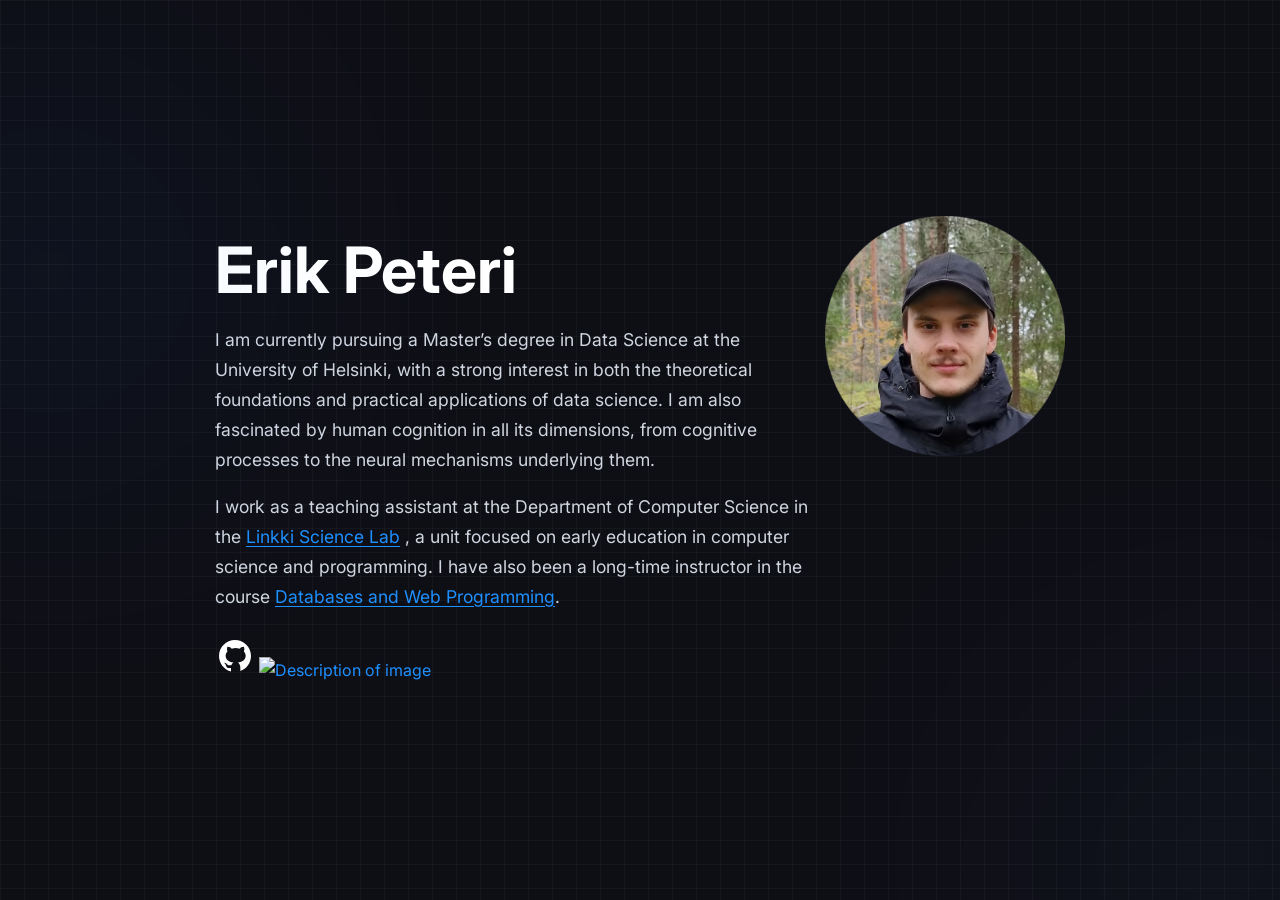
==== index.html @ 6f0e95d9 "Add grid background" ====
<!DOCTYPE html>
<html lang="en">
<head>
  <meta charset="UTF-8" />
  <meta name="viewport" content="width=device-width, initial-scale=1" />
  <title>Erik Peteri</title>
  <link rel="stylesheet" href="styles.css" />
  <link rel="preconnect" href="https://fonts.googleapis.com">
  <link rel="preconnect" href="https://fonts.gstatic.com" crossorigin>
  <link href="https://fonts.googleapis.com/css2?family=Inter:ital,opsz,wght@0,14..32,100..900;1,14..32,100..900&display=swap" rel="stylesheet">
  <link rel="icon" type="image/x-icon" href="/assets/favicon32.png">

</head>
<body>
  <main>
    <div class="grid"></div>
    <section class="hero-content">
      <div class="info">
        <h1>Erik Peteri</h1>
        <p>
          I am currently pursuing a Master’s degree in Data Science at the University of Helsinki, with a strong interest in both the
          theoretical foundations and practical applications of data science. I am also fascinated by human cognition in all its dimensions, from cognitive processes
          to the neural mechanisms underlying them.
        </p>
        <p>
          I work as a teaching assistant at the Department of Computer Science in the <a href="https://linkki.cs.helsinki.fi/en/">Linkki Science Lab</a>
          , a unit focused on early education in computer science and programming. I have also been a long-time instructor
          in the course <a href="https://hy-tikawe.github.io/materiaali/">Databases and Web Programming</a>.
        </p>
        <div class="icons">
        <a href="https://github.com/LerkkaP">
          <img width="40" height="40" src="assets/github.svg" alt="Description of image" />
        </a>
        <a href="https://linkedin.com/in/erikpeteri">
          <img width="40" height="40"  src="assets/linkedin.svg" alt="Description of image" />
        </a>
      </div>
      </div>    
      <img src="assets/picture.png" width="240" height="240" />
    </section>
  </main>
</body>
</html>
---- styles.css ----
body {
  font-family: 'Inter', -apple-system, BlinkMacSystemFont, 'Segoe UI', Roboto, Helvetica, Arial, sans-serif;
  line-height: 1.7;
  margin: 0;
  scroll-behavior: smooth;
  background-color: #0a0a0f; 
  color: #e0e6ed;
}

section {
  max-width: 850px;
  margin: auto;
}

h1, h2, h3 {
  color: #ffffff;
}

h2 {
  display: inline-block;
  font-weight: 700;
}

.about h2 {
  border-bottom: 2px solid #1e90ff;;
}

.hero-content {
  display: flex;
}

.hero-content h1 {
  font-size: 4rem;
  margin: 0;
}

.hero-content h2 {
  font-weight: 400;
  margin: 0;
}

.hero-content p {
  font-size: 1.1rem;
  color: #d0d6e0;
}

.info p {
  margin-top: 0;
}

main {
  position: relative;
  background: #0e0e15;
  overflow: hidden;
  z-index: 1;
  height: auto;
  min-height: 100vh;
  display: flex;

}

main::before,
main::after {
  content: "";
  position: absolute;
  border-radius: 50%;
  filter: blur(150px); 
  opacity: 0.45;     
  z-index: 0;
}

main::before {
  width: 300px;
  height: 300px;
  background: radial-gradient(circle, rgba(30,144,255,0.7) 0%, rgba(30,144,255,0) 80%);
  top: 120px;  
  left: -100px;
}

main::after {
  width: 280px; 
  height: 280px;
  background: radial-gradient(circle, rgba(99,179,255,0.6) 0%, rgba(99,179,255,0) 80%);
  bottom: -100px;
  right: -80px;
}

ul {
  list-style-type: none;
  padding-left: 0;
}

ul li {
  display: flex;
  align-items: center;
}

ul li::before {
  content: "▹";
  color: #1e90ff;
  margin-right: 0.5rem;
}

ul li h3 {
  margin: 0;
}

.icons {
  margin-top: 1.5rem;
}

.icons a img:hover {
  cursor: pointer;
}

.icons a {
  text-decoration: none;
}

.education-item {
  margin-bottom: 2rem;
}
.education-item h3 {
  margin: 0;
  font-weight: 600;
  color: #ffffff;
}
.education-item .institution {
  margin: 0.2rem 0;
  font-size: 1em;
  color: #9bbcf5;
}
.education-item .years {
  margin: 0;
  font-size: 1rem;
  color: #7a8596;
}

.work-item {
  margin-bottom: 2rem;
}

.work-item h3 {
  margin: 0;
  font-weight: 600;
  color: #ffffff;
  position: relative;
}


.work-item .institution {
  margin: 0.2rem 0;
  font-size: 1em;
  color: #9bbcf5;
}

.work-item .years {
  margin: 0;
  font-size: 1rem;
  color: #7a8596;
}

a {
  color: #1e90ff;
  text-underline-offset: 3px;
}

@media (max-width: 870px) {
  .hero-content {
    flex-direction: column-reverse;
    padding: 1rem;
  }
}

.grid {
  position: absolute;
  inset: 0;
  height: 100%;
  width: 100%;
  background-image: linear-gradient(to right, #80808012 1px, transparent 1px),
                    linear-gradient(to bottom, #80808012 1px, transparent 1px);
  background-size: 24px 24px;
  z-index: -1;
}
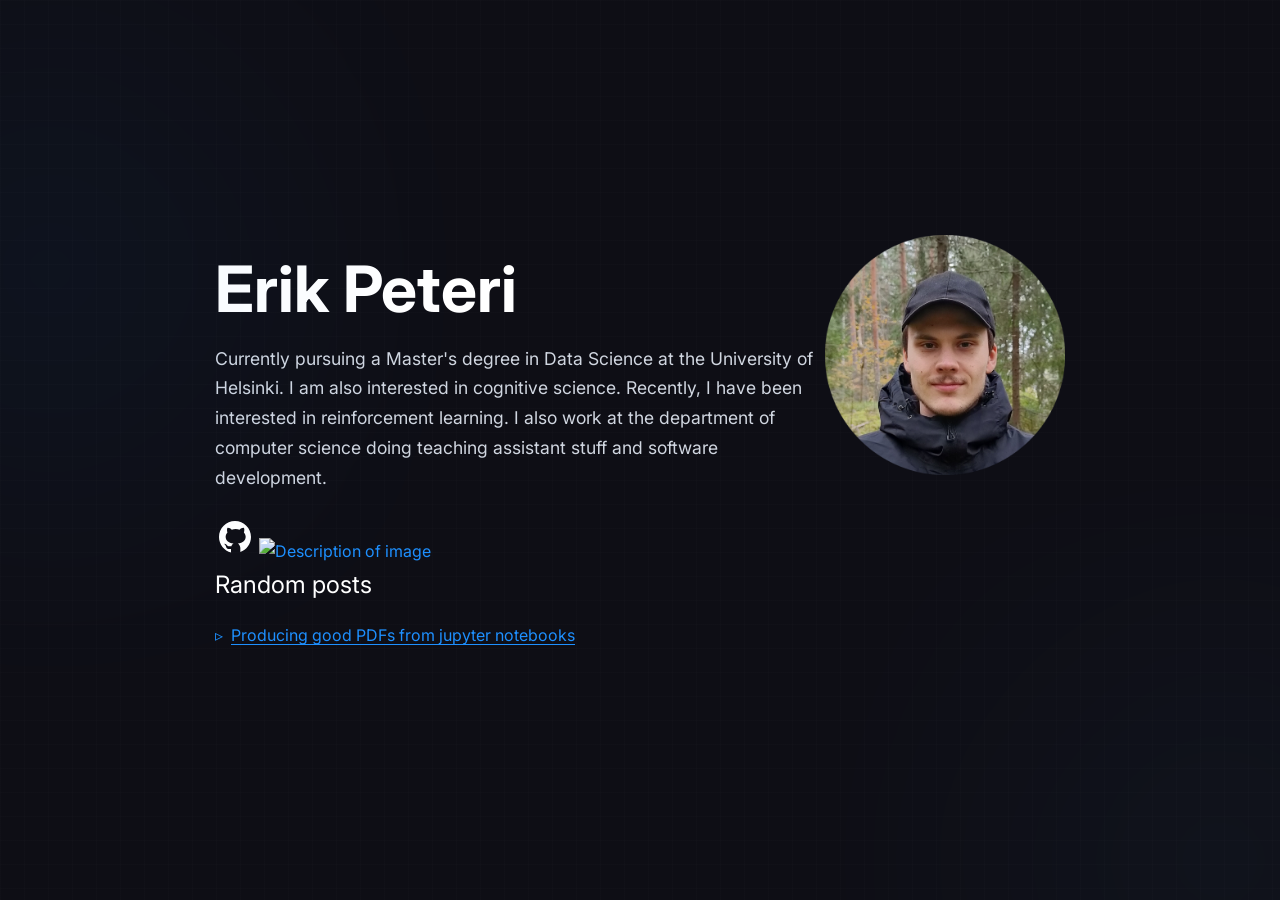
==== commit 415e5e8e: "add ability to add markdown blogs and update introduction" ====
--- a/index.html
+++ b/index.html
@@ -18,14 +18,11 @@
       <div class="info">
         <h1>Erik Peteri</h1>
         <p>
-          I am currently pursuing a Master’s degree in Data Science at the University of Helsinki, with a strong interest in both the
-          theoretical foundations and practical applications of data science. I am also fascinated by human cognition in all its dimensions, from cognitive processes
-          to the neural mechanisms underlying them.
-        </p>
-        <p>
-          I work as a teaching assistant at the Department of Computer Science in the <a href="https://linkki.cs.helsinki.fi/en/">Linkki Science Lab</a>
-          , a unit focused on early education in computer science and programming. I have also been a long-time instructor
-          in the course <a href="https://hy-tikawe.github.io/materiaali/">Databases and Web Programming</a>.
+          Currently pursuing a Master's degree in Data Science at the University of Helsinki. I am also interested in cognitive science. Recently,
+          I have been interested in reinforcement learning.
+          
+          I also work at the department of computer science doing teaching assistant stuff and software development.
+
         </p>
         <div class="icons">
         <a href="https://github.com/LerkkaP">
@@ -35,6 +32,12 @@
           <img width="40" height="40"  src="assets/linkedin.svg" alt="Description of image" />
         </a>
       </div>
+      <div>
+        <h2>Random posts</h2>
+          <ul>
+            <li><a href="blog.html?file=blog1.md">Producing good PDFs from jupyter notebooks</a></li>
+          </ul>
+      </div>
       </div>    
       <img src="assets/picture.png" width="240" height="240" />
     </section>
--- a/styles.css
+++ b/styles.css
@@ -177,8 +177,64 @@
   inset: 0;
   height: 100%;
   width: 100%;
-  background-image: linear-gradient(to right, #80808012 1px, transparent 1px),
-                    linear-gradient(to bottom, #80808012 1px, transparent 1px);
+  background-image: 
+    linear-gradient(to right, rgba(128, 128, 128, 0.02) 1px, transparent 1px),
+    linear-gradient(to bottom, rgba(128, 128, 128, 0.02) 1px, transparent 1px);
   background-size: 24px 24px;
   z-index: -1;
+}
+
+/* ----------------------------- */
+/* Blog Page Styles */
+
+#blog-container {
+  max-width: 800px;
+  margin: 0 auto;
+}
+
+#blog-container p {
+  color: #d0d6e0;
+}
+
+#blog-container pre {
+  background-color: #1a1a2b;
+  padding: 0.3rem 0.5rem;
+  border-radius: 5px;
+  overflow-x: auto;
+  color: #63b3ff;
+}
+
+/* ----------------------------- */
+/* Back to Home link above title */
+
+.blog-main {
+  width: 100%;
+}
+
+.blog-inner {
+  max-width: 800px;
+  margin: 0 auto;
+  padding: 0 1.5rem;
+  position: relative;
+}
+
+.back-link {
+  position: absolute;
+  top: 1rem;
+  left: 1.5rem;
+  z-index: 10;
+  color: #1e90ff;
+  text-decoration: none;
+  font-weight: 500;
+}
+
+/* Prevent overlap */
+#blog-container {
+  padding-top: 3rem;
+}
+
+@media (max-width: 870px) {
+  #blog-container {
+    padding: 1.5rem 1.5rem;
+  }
 }
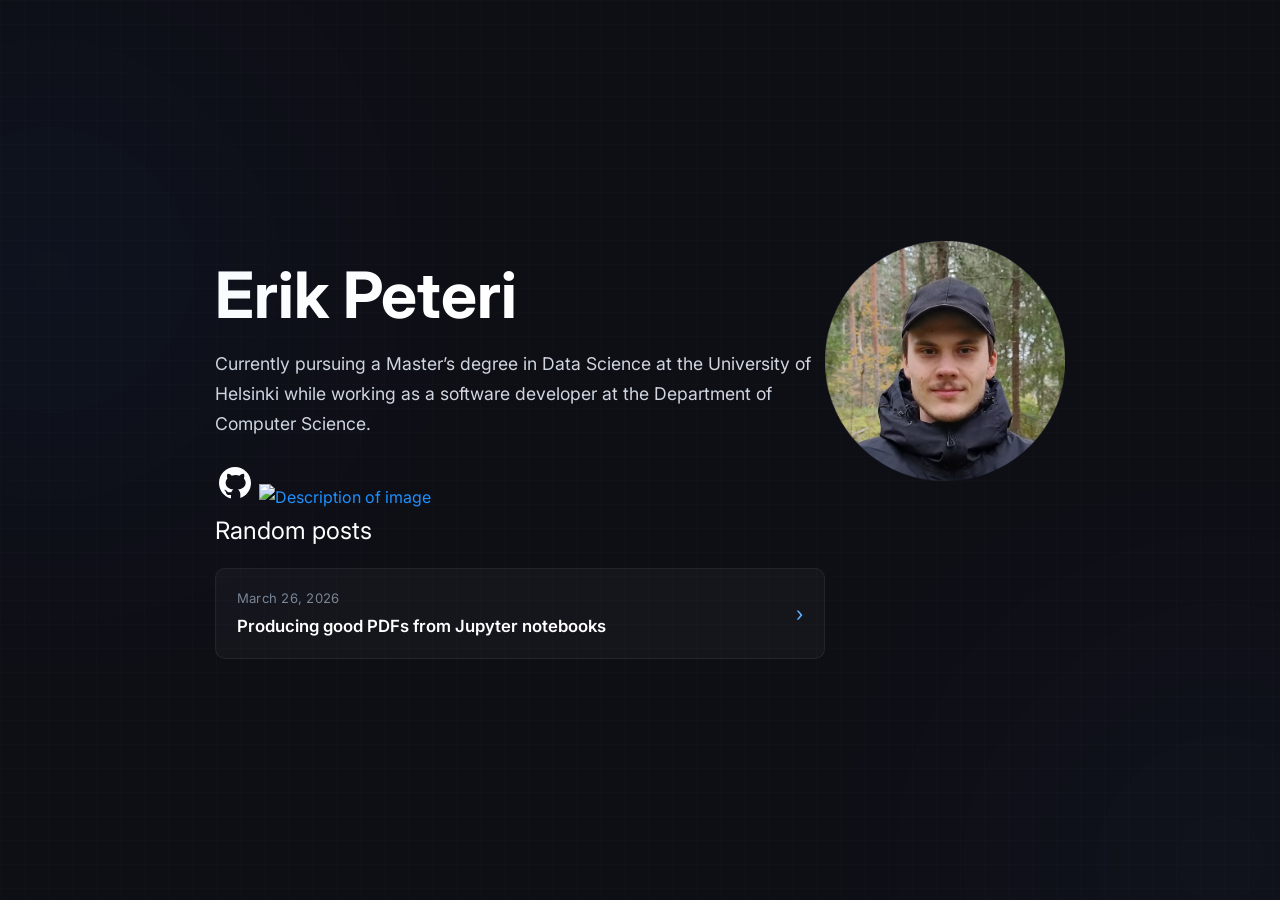
==== commit 02ad0570: "update text and blog list ui" ====
--- a/index.html
+++ b/index.html
@@ -18,10 +18,8 @@
       <div class="info">
         <h1>Erik Peteri</h1>
         <p>
-          Currently pursuing a Master's degree in Data Science at the University of Helsinki. I am also interested in cognitive science. Recently,
-          I have been interested in reinforcement learning.
-          
-          I also work at the department of computer science doing teaching assistant stuff and software development.
+            Currently pursuing a Master’s degree in Data Science at the University of Helsinki while working as a software developer at the Department of Computer Science.
+
 
         </p>
         <div class="icons">
@@ -34,9 +32,16 @@
       </div>
       <div>
         <h2>Random posts</h2>
-          <ul>
-            <li><a href="blog.html?file=blog1.md">Producing good PDFs from jupyter notebooks</a></li>
-          </ul>
+        <div class="blog-list">
+          <a class="blog-card" href="blog.html?file=blog1.md">
+            <div class="blog-card-content">
+              <div class="blog-meta">March 26, 2026</div>
+              <h3>Producing good PDFs from Jupyter notebooks</h3>
+            </div>
+
+            <span class="blog-arrow">&#8250;</span>
+          </a>
+        </div>
       </div>
       </div>    
       <img src="assets/picture.png" width="240" height="240" />
--- a/styles.css
+++ b/styles.css
@@ -209,12 +209,13 @@
 
 .blog-main {
   width: 100%;
+  display: block;
 }
 
 .blog-inner {
   max-width: 800px;
   margin: 0 auto;
-  padding: 0 1.5rem;
+  padding: 0 1rem;
   position: relative;
 }
 
@@ -233,8 +234,54 @@
   padding-top: 3rem;
 }
 
-@media (max-width: 870px) {
-  #blog-container {
-    padding: 1.5rem 1.5rem;
-  }
-}+/* ----------------------------- */
+/* Blog List */
+
+.blog-list {
+  margin-top: 1rem;
+  display: flex;
+  flex-direction: column;
+  gap: 1rem;
+}
+
+.blog-card {
+  display: flex;
+  align-items: center;
+  justify-content: space-between;
+
+  padding: 1.1rem 1.3rem;
+  border-radius: 10px;
+
+  background: rgba(255, 255, 255, 0.03);
+  border: 1px solid rgba(255, 255, 255, 0.06);
+
+  text-decoration: none;
+  color: inherit;
+
+  transition:
+    transform 0.2s ease,
+    border-color 0.2s ease,
+    background 0.2s ease,
+    box-shadow 0.2s ease;
+}
+
+.blog-card-content h3 {
+  margin: 0.2rem 0 0;
+  font-size: 1.05rem;
+  font-weight: 600;
+  color: #ffffff;
+}
+
+.blog-meta {
+  font-size: 0.82rem;
+  color: #7a8596;
+  letter-spacing: 0.02em;
+}
+
+.blog-arrow {
+  font-size: 1.25rem;
+  color: #63b3ff;
+
+  transition: transform 0.2s ease;
+}
+
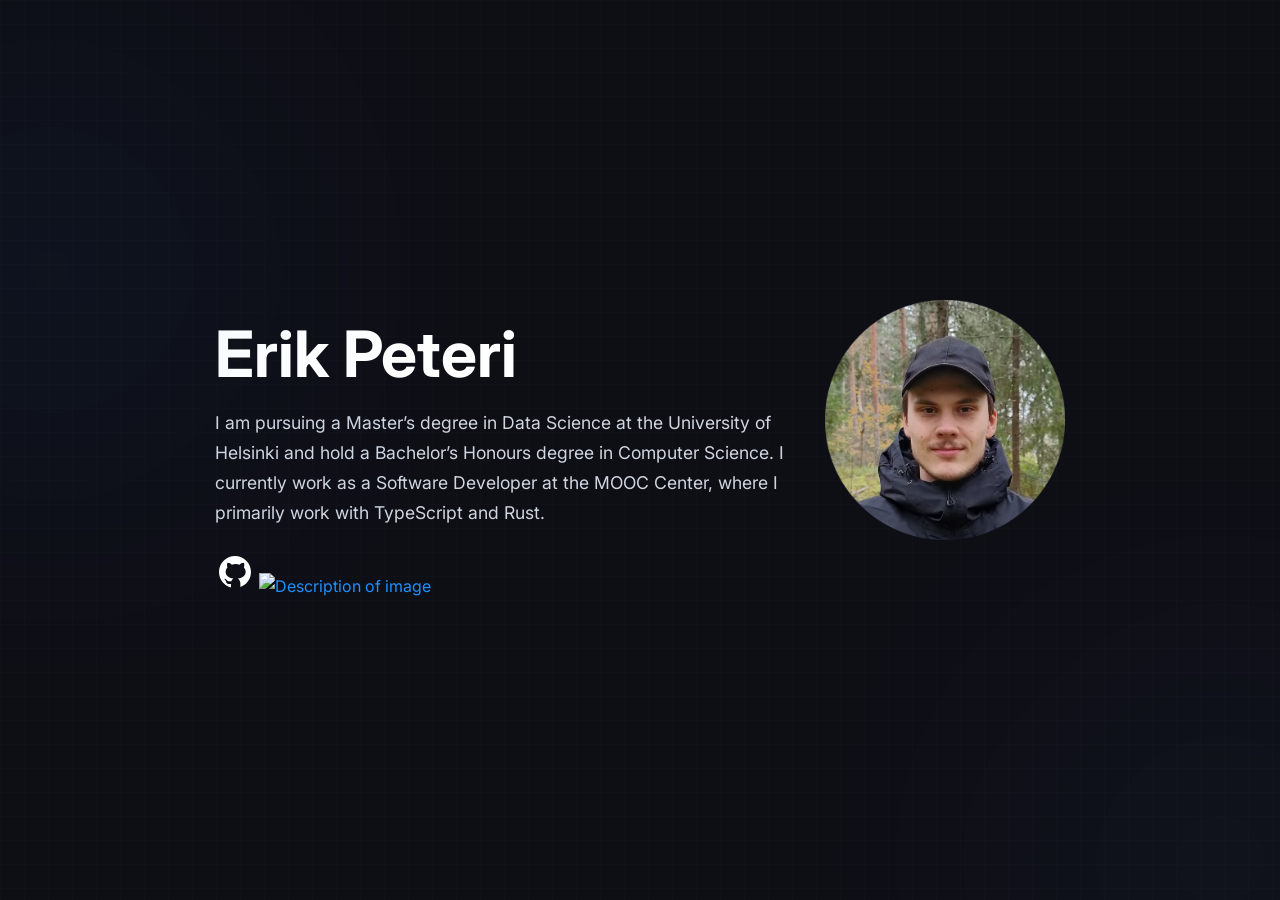
==== commit ab3637f4: "update website" ====
--- a/index.html
+++ b/index.html
@@ -18,8 +18,7 @@
       <div class="info">
         <h1>Erik Peteri</h1>
         <p>
-            Currently pursuing a Master’s degree in Data Science at the University of Helsinki while working as a software developer at the Department of Computer Science.
-
+        I am pursuing a Master’s degree in Data Science at the University of Helsinki and hold a Bachelor’s Honours degree in Computer Science. I currently work as a Software Developer at the MOOC Center, where I primarily work with TypeScript and Rust.
 
         </p>
         <div class="icons">
@@ -30,19 +29,6 @@
           <img width="40" height="40"  src="assets/linkedin.svg" alt="Description of image" />
         </a>
       </div>
-      <div>
-        <h2>Random posts</h2>
-        <div class="blog-list">
-          <a class="blog-card" href="blog.html?file=blog1.md">
-            <div class="blog-card-content">
-              <div class="blog-meta">March 26, 2026</div>
-              <h3>Producing good PDFs from Jupyter notebooks</h3>
-            </div>
-
-            <span class="blog-arrow">&#8250;</span>
-          </a>
-        </div>
-      </div>
       </div>    
       <img src="assets/picture.png" width="240" height="240" />
     </section>
--- a/styles.css
+++ b/styles.css
@@ -95,11 +95,11 @@
   align-items: center;
 }
 
-ul li::before {
+/*ul li::before {
   content: "▹";
   color: #1e90ff;
   margin-right: 0.5rem;
-}
+}*/
 
 ul li h3 {
   margin: 0;
@@ -234,54 +234,54 @@
   padding-top: 3rem;
 }
 
-/* ----------------------------- */
-/* Blog List */
-
 .blog-list {
-  margin-top: 1rem;
   display: flex;
   flex-direction: column;
-  gap: 1rem;
-}
-
+  gap: 14px;
+  margin-top: 12px;
+}
+
+/* Card */
 .blog-card {
   display: flex;
+  justify-content: space-between;
   align-items: center;
-  justify-content: space-between;
-
-  padding: 1.1rem 1.3rem;
-  border-radius: 10px;
-
-  background: rgba(255, 255, 255, 0.03);
-  border: 1px solid rgba(255, 255, 255, 0.06);
-
+
+  padding: 16px 18px;
+  border-radius: 5px;
   text-decoration: none;
-  color: inherit;
-
-  transition:
-    transform 0.2s ease,
-    border-color 0.2s ease,
-    background 0.2s ease,
-    box-shadow 0.2s ease;
-}
-
-.blog-card-content h3 {
-  margin: 0.2rem 0 0;
-  font-size: 1.05rem;
-  font-weight: 600;
-  color: #ffffff;
-}
-
-.blog-meta {
-  font-size: 0.82rem;
-  color: #7a8596;
-  letter-spacing: 0.02em;
-}
-
+  color: white;
+
+  /* glass */
+  background: rgba(255, 255, 255, 0.02);
+  box-shadow: 0 4px 30px rgba(0, 0, 0, 0.1);
+  backdrop-filter: blur(10.7px);
+  -webkit-backdrop-filter: blur(10.7px);
+  border: 1px solid rgba(255, 255, 255, 0.16);
+}
+
+
+.blog-card h3 {
+  color: #1e90ff;
+}
+
+/* left side */
+.blog-left h3 {
+  margin: 0;
+  font-size: 16px;
+  font-weight: 500;
+}
+
+.blog-date {
+  display: inline-flex;
+  align-items: center;
+  gap: 6px;
+  margin-top: 4px;
+  font-size: 12px;
+  opacity: 0.55;
+}
+
+/* arrow */
 .blog-arrow {
-  font-size: 1.25rem;
-  color: #63b3ff;
-
-  transition: transform 0.2s ease;
-}
-
+  font-size: 18px;
+}
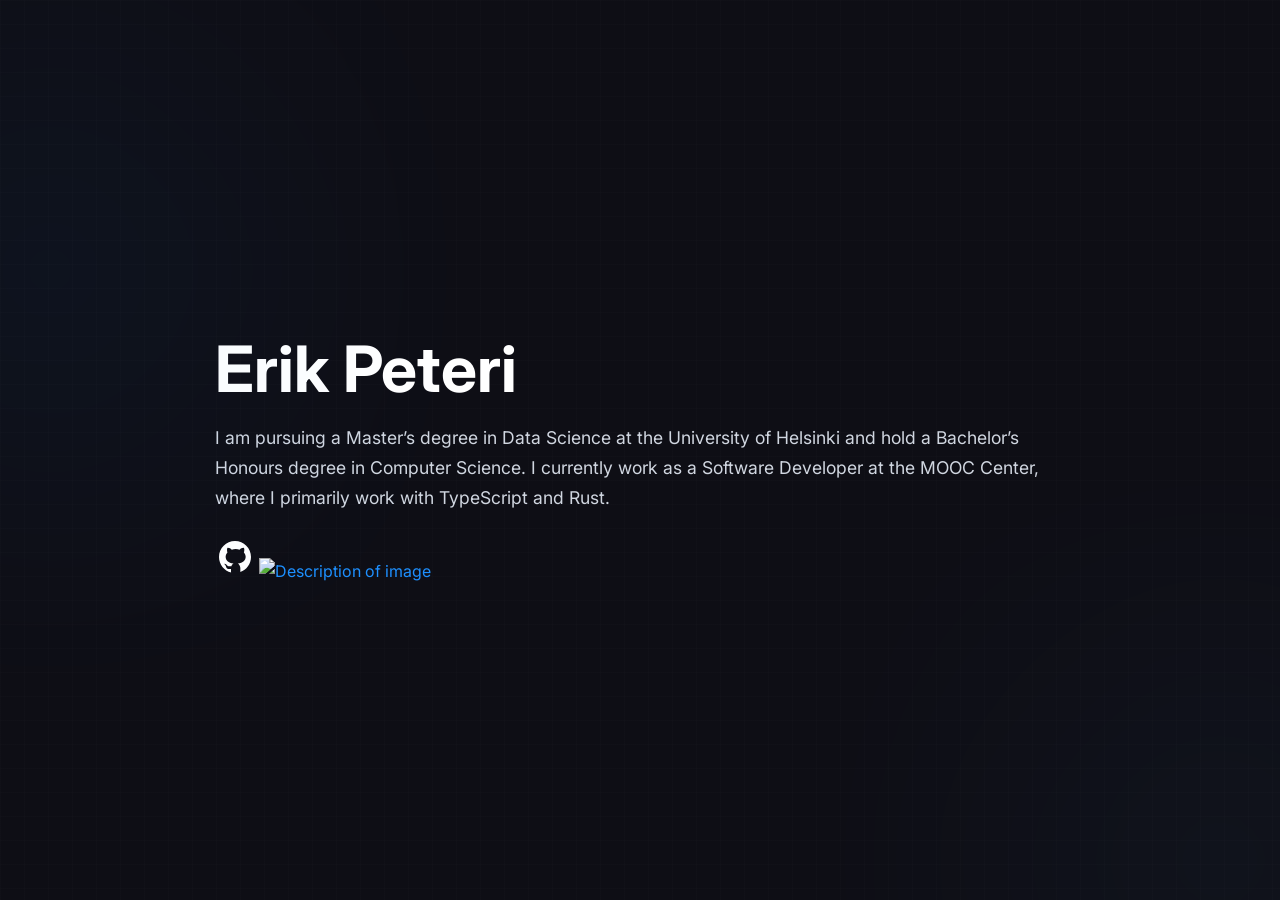
==== commit 825779b1: "remove image" ====
--- a/index.html
+++ b/index.html
@@ -30,7 +30,6 @@
         </a>
       </div>
       </div>    
-      <img src="assets/picture.png" width="240" height="240" />
     </section>
   </main>
 </body>
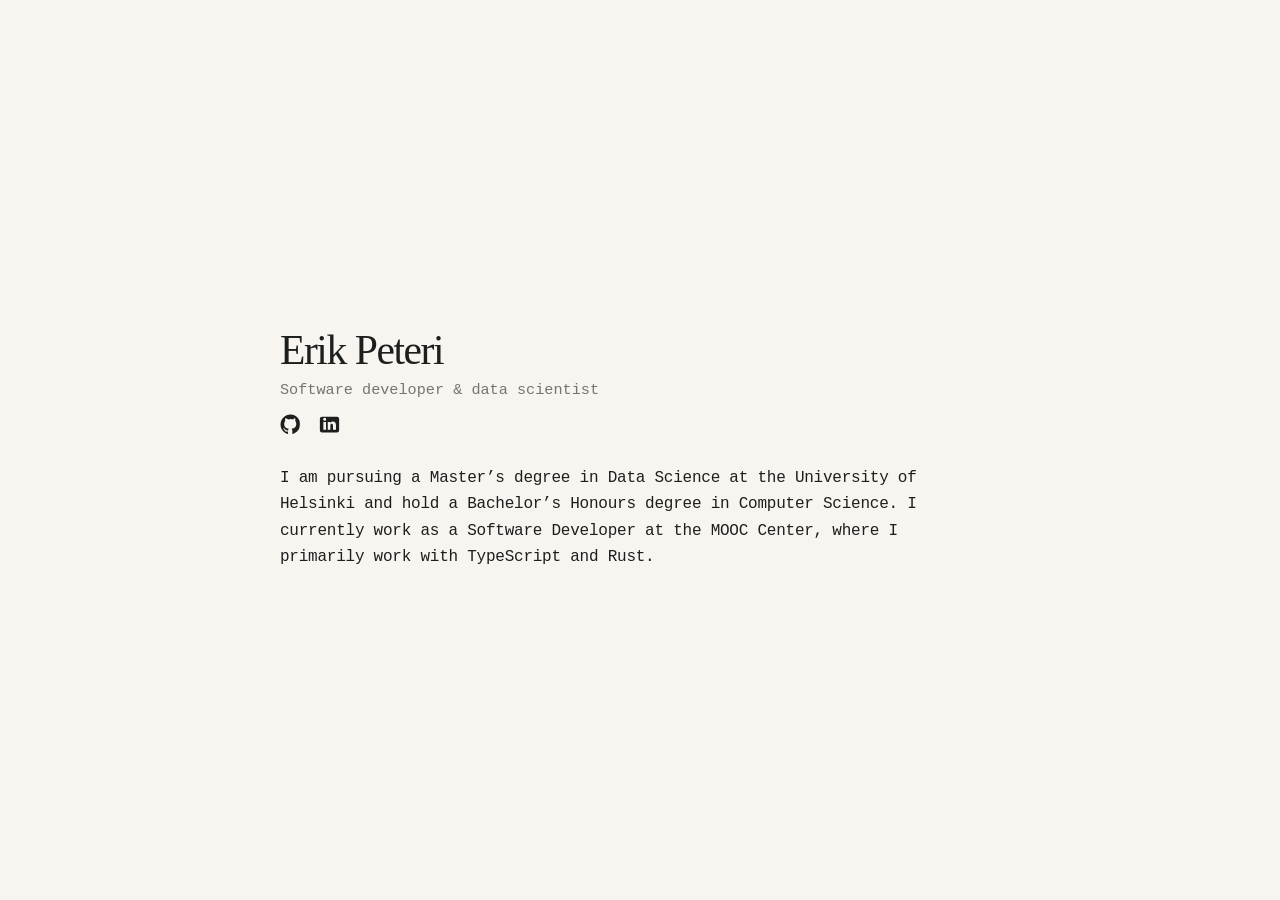
==== commit 9e834f0f: "completely redesign the site" ====
--- a/index.html
+++ b/index.html
@@ -2,35 +2,280 @@
 <html lang="en">
 <head>
   <meta charset="UTF-8" />
-  <meta name="viewport" content="width=device-width, initial-scale=1" />
+  <meta name="viewport" content="width=device-width, initial-scale=1.0" />
+
   <title>Erik Peteri</title>
-  <link rel="stylesheet" href="styles.css" />
-  <link rel="preconnect" href="https://fonts.googleapis.com">
-  <link rel="preconnect" href="https://fonts.gstatic.com" crossorigin>
-  <link href="https://fonts.googleapis.com/css2?family=Inter:ital,opsz,wght@0,14..32,100..900;1,14..32,100..900&display=swap" rel="stylesheet">
-  <link rel="icon" type="image/x-icon" href="/assets/favicon32.png">
-
+
+  <meta
+    name="description"
+    content="Erik Peteri — Software developer & data scientist."
+  />
+
+  <style>
+    :root {
+      --background: #f8f5f0;
+      --text: #1d1e1e;
+      --muted: #747474;
+      --line: #aaa59e;
+    }
+
+    * {
+      box-sizing: border-box;
+    }
+
+    html,
+    body {
+      margin: 0;
+      min-height: 100%;
+    }
+
+    body {
+      background: var(--background);
+      color: var(--text);
+      -webkit-font-smoothing: antialiased;
+    }
+
+    main {
+      min-height: 100vh;
+
+      display: flex;
+      align-items: center;
+      justify-content: center;
+
+      padding: 64px 32px;
+    }
+
+    .hero {
+      width: 100%;
+      max-width: 720px;
+    }
+
+    /* Name */
+
+    h1 {
+      margin: 0;
+
+      font-family: Georgia, "Times New Roman", serif;
+      font-size: clamp(2.6rem, 3.2vw, 3.5rem);
+      font-weight: 400;
+      line-height: 1;
+      letter-spacing: -0.035em;
+    }
+
+    /* Job title */
+
+    .role {
+      margin: 8px 0 0;
+
+      color: var(--muted);
+
+      font-family: "Courier New", Courier, monospace;
+      font-size: clamp(0.95rem, 1.1vw, 1.05rem);
+      line-height: 1.5;
+    }
+
+    /* Social links */
+
+    .links {
+      display: flex;
+      align-items: center;
+      gap: 18px;
+
+      margin-top: 12px;
+    }
+
+    .icon-link {
+      width: 21px;
+      height: 21px;
+
+      display: grid;
+      place-items: center;
+
+      color: var(--text);
+      text-decoration: none;
+
+      transition:
+        opacity 150ms ease,
+        transform 150ms ease;
+    }
+
+    .icon-link:hover {
+      opacity: 0.5;
+      transform: translateY(-1px);
+    }
+
+    .icon-link:focus-visible,
+    .cv:focus-visible {
+      outline: 2px solid var(--text);
+      outline-offset: 5px;
+    }
+
+    .icon-link svg {
+      width: 100%;
+      height: 100%;
+      fill: currentColor;
+    }
+
+    /* Divider */
+
+    .divider {
+      width: 1px;
+      height: 22px;
+
+      margin-left: 2px;
+
+      background: var(--line);
+    }
+
+    /* CV */
+
+    .cv {
+      display: inline-flex;
+      align-items: center;
+      gap: 7px;
+
+      color: var(--text);
+
+      font-family: "Courier New", Courier, monospace;
+      font-size: 0.95rem;
+      text-decoration: none;
+
+      transition: opacity 150ms ease;
+    }
+
+    .cv:hover {
+      opacity: 0.5;
+    }
+
+    .arrow {
+      font-size: 1.05rem;
+      line-height: 1;
+    }
+
+    /* Bio */
+
+    .bio {
+      max-width: 680px;
+
+      margin: 30px 0 0;
+
+      font-family: "Courier New", Courier, monospace;
+      font-size: clamp(1rem, 1.1vw, 1.08rem);
+      line-height: 1.65;
+      letter-spacing: -0.015em;
+    }
+
+    /* Mobile */
+
+    @media (max-width: 700px) {
+      main {
+        align-items: flex-start;
+
+        padding: 80px 28px 48px;
+      }
+
+      .hero {
+        max-width: 100%;
+      }
+
+      h1 {
+        font-size: 2.6rem;
+      }
+
+      .role {
+        margin-top: 7px;
+      }
+
+      .links {
+        gap: 16px;
+        margin-top: 11px;
+      }
+
+      .bio {
+        margin-top: 28px;
+      }
+    }
+  </style>
 </head>
+
 <body>
+
   <main>
-    <div class="grid"></div>
-    <section class="hero-content">
-      <div class="info">
-        <h1>Erik Peteri</h1>
-        <p>
-        I am pursuing a Master’s degree in Data Science at the University of Helsinki and hold a Bachelor’s Honours degree in Computer Science. I currently work as a Software Developer at the MOOC Center, where I primarily work with TypeScript and Rust.
-
-        </p>
-        <div class="icons">
-        <a href="https://github.com/LerkkaP">
-          <img width="40" height="40" src="assets/github.svg" alt="Description of image" />
+    <section class="hero">
+
+      <h1>Erik Peteri</h1>
+
+      <p class="role">
+        Software developer &amp; data scientist
+      </p>
+
+      <div class="links">
+
+
+        <a
+          class="icon-link"
+          href="https://github.com/LerkkaP"
+          target="_blank"
+          rel="noopener noreferrer"
+          aria-label="GitHub"
+        >
+          <svg viewBox="0 0 24 24" aria-hidden="true">
+            <path
+              d="M12 .7C5.7.7.6 5.8.6 12.1c0 5 3.3 9.3 7.8 10.8.6.1.8-.3.8-.6v-2.2c-3.2.7-3.9-1.4-3.9-1.4-.5-1.3-1.3-1.7-1.3-1.7-1-.7.1-.7.1-.7 1.2.1 1.8 1.2 1.8 1.2 1 1.8 2.7 1.3 3.4 1 .1-.8.4-1.3.8-1.6-2.6-.3-5.3-1.3-5.3-5.7 0-1.3.5-2.3 1.2-3.1-.1-.3-.5-1.5.1-3.1 0 0 1-.3 3.2 1.2a11 11 0 0 1 5.8 0C16.3 4.7 17.3 5 17.3 5c.6 1.6.2 2.8.1 3.1.8.8 1.2 1.8 1.2 3.1 0 4.4-2.7 5.4-5.3 5.7.4.4.8 1.1.8 2.1v3.2c0 .4.2.7.8.6a11.5 11.5 0 0 0 7.8-10.8C23.4 5.8 18.3.7 12 .7Z"
+            />
+          </svg>
         </a>
-        <a href="https://linkedin.com/in/erikpeteri">
-          <img width="40" height="40"  src="assets/linkedin.svg" alt="Description of image" />
+
+
+        <a
+          class="icon-link"
+          href="https://linkedin.com/in/erikpeteri"
+          target="_blank"
+          rel="noopener noreferrer"
+          aria-label="LinkedIn"
+        >
+          <svg viewBox="0 0 24 24" aria-hidden="true">
+            <path
+              d="M20.5 3H3.5A2.5 2.5 0 0 0 1 5.5v13A2.5 2.5 0 0 0 3.5 21h17a2.5 2.5 0 0 0 2.5-2.5v-13A2.5 2.5 0 0 0 20.5 3ZM8 18H5V9h3v9ZM6.5 7.8A1.75 1.75 0 1 1 6.5 4.3a1.75 1.75 0 0 1 0 3.5ZM19 18h-3v-4.4c0-1.1 0-2.5-1.5-2.5S13 12.3 13 13.5V18h-3V9h2.9v1.2h.1c.4-.8 1.4-1.6 2.8-1.6 3 0 3.6 2 3.6 4.6V18H19Z"
+            />
+          </svg>
         </a>
+
+
+        <!--
+        <span
+          class="divider"
+          aria-hidden="true"
+        ></span>
+
+
+        <a
+          class="cv"
+          href="cv.pdf"
+          download
+        >
+          Download CV
+          <span
+            class="arrow"
+            aria-hidden="true"
+          >
+            ↓
+          </span>
+        </a>-->
+
       </div>
-      </div>    
+
+
+      <p class="bio">
+        I am pursuing a Master’s degree in Data Science at the
+        University of Helsinki and hold a Bachelor’s Honours degree
+        in Computer Science. I currently work as a Software Developer
+        at the MOOC Center, where I primarily work with TypeScript
+        and Rust.
+      </p>
+
     </section>
   </main>
+
 </body>
-</html>
+</html>
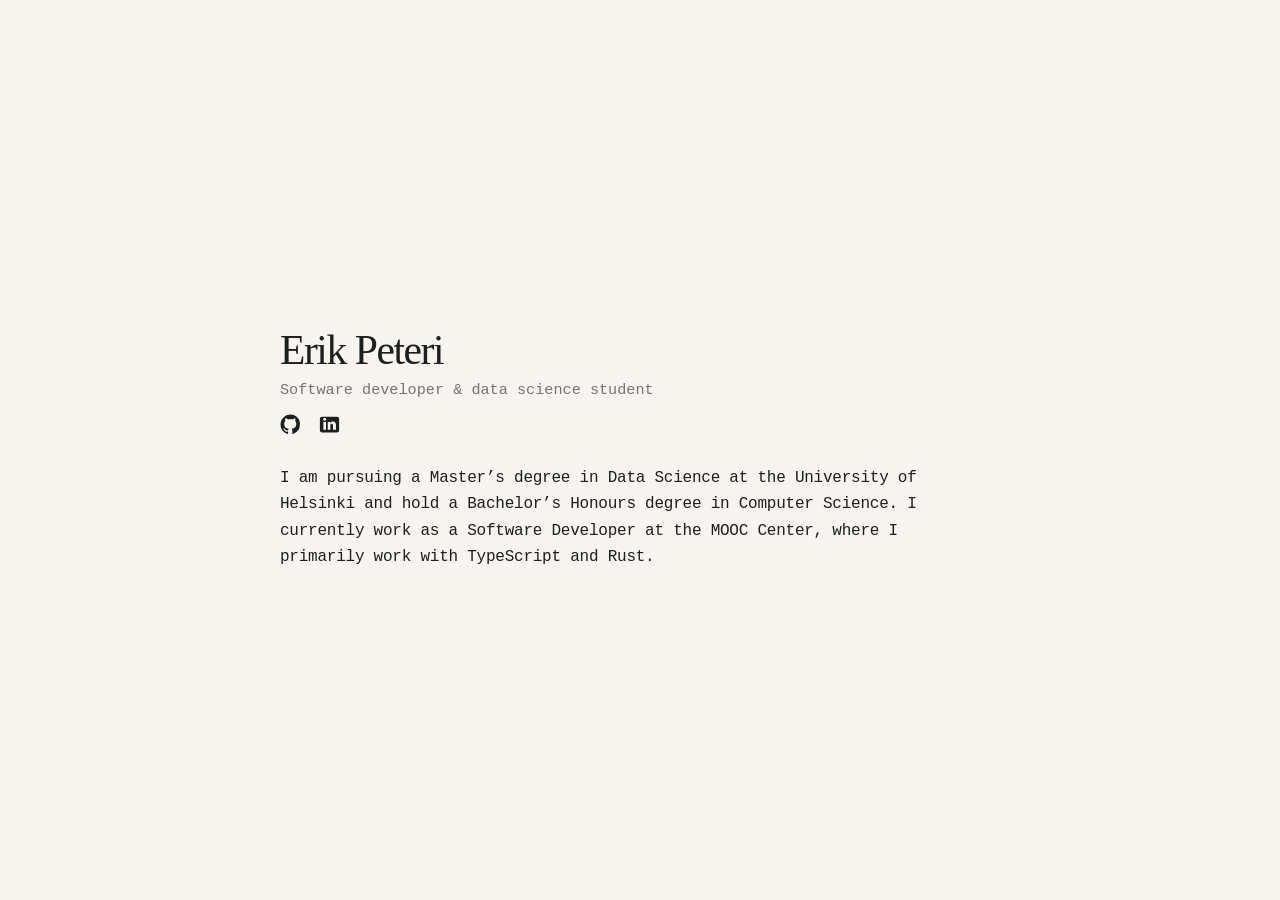
==== commit 46e36f02: "update text" ====
--- a/index.html
+++ b/index.html
@@ -8,7 +8,7 @@
 
   <meta
     name="description"
-    content="Erik Peteri — Software developer & data scientist."
+    content="Erik Peteri — Software developer & data science student"
   />
 
   <style>
@@ -206,7 +206,7 @@
       <h1>Erik Peteri</h1>
 
       <p class="role">
-        Software developer &amp; data scientist
+        Software developer &amp; data science student
       </p>
 
       <div class="links">
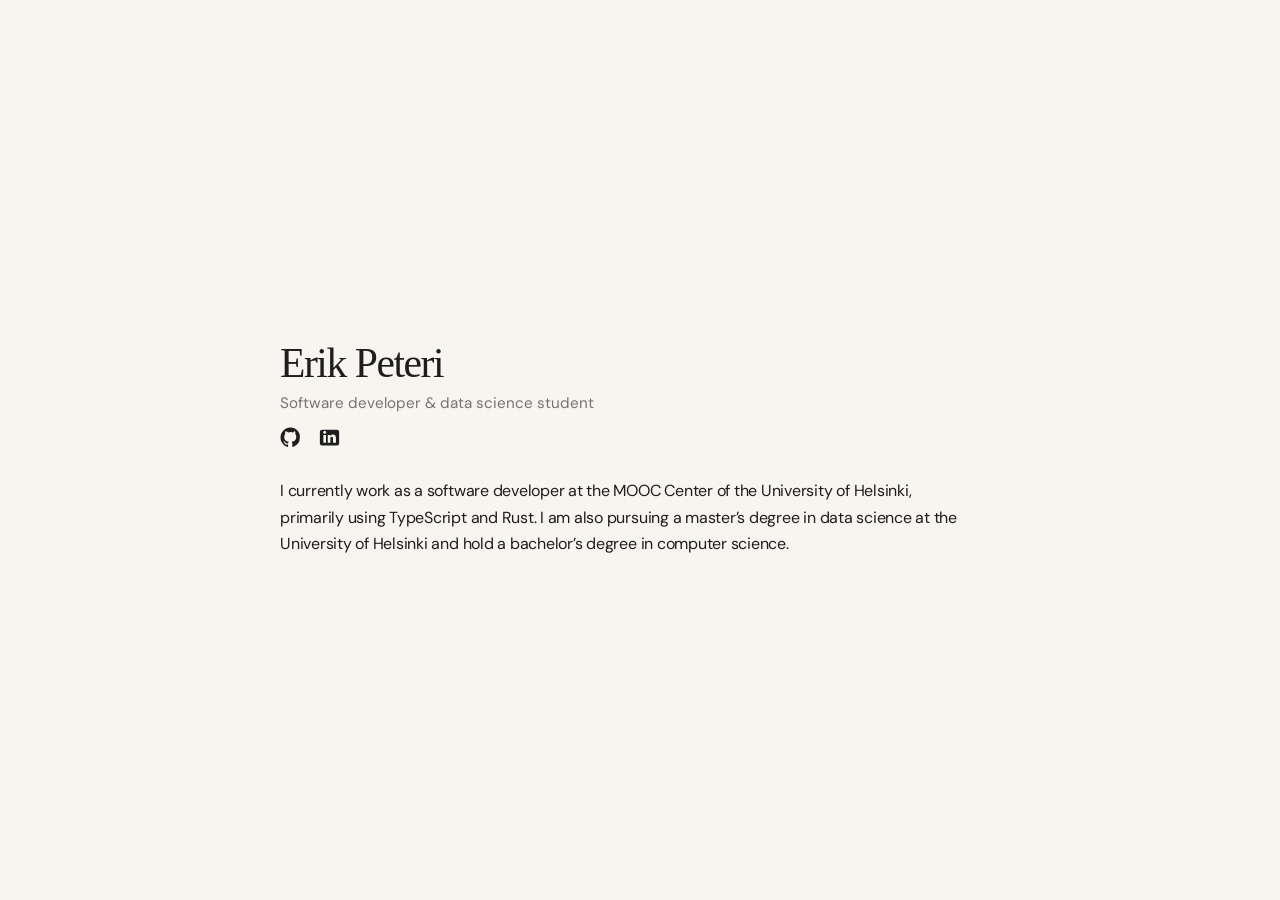
==== commit bfe3b3a8: "update bio, fonts and add favicon" ====
--- a/index.html
+++ b/index.html
@@ -3,12 +3,17 @@
 <head>
   <meta charset="UTF-8" />
   <meta name="viewport" content="width=device-width, initial-scale=1.0" />
-
   <title>Erik Peteri</title>
-
   <meta
     name="description"
     content="Erik Peteri — Software developer & data science student"
+  />
+  <link rel="icon" type="image/png" href="/assets/favicon32.png" />
+  <link rel="preconnect" href="https://fonts.googleapis.com" />
+  <link rel="preconnect" href="https://fonts.gstatic.com" crossorigin />
+  <link
+    href="https://fonts.googleapis.com/css2?family=DM+Sans:wght@400;500;600&display=swap"
+    rel="stylesheet"
   />
 
   <style>
@@ -32,6 +37,7 @@
     body {
       background: var(--background);
       color: var(--text);
+      font-family: "DM Sans", sans-serif;
       -webkit-font-smoothing: antialiased;
     }
 
@@ -50,7 +56,6 @@
       max-width: 720px;
     }
 
-    /* Name */
 
     h1 {
       margin: 0;
@@ -62,19 +67,17 @@
       letter-spacing: -0.035em;
     }
 
-    /* Job title */
 
     .role {
       margin: 8px 0 0;
 
       color: var(--muted);
 
-      font-family: "Courier New", Courier, monospace;
+      font-family: "DM Sans", sans-serif;
       font-size: clamp(0.95rem, 1.1vw, 1.05rem);
+      font-weight: 400;
       line-height: 1.5;
     }
-
-    /* Social links */
 
     .links {
       display: flex;
@@ -116,8 +119,6 @@
       fill: currentColor;
     }
 
-    /* Divider */
-
     .divider {
       width: 1px;
       height: 22px;
@@ -126,8 +127,6 @@
 
       background: var(--line);
     }
-
-    /* CV */
 
     .cv {
       display: inline-flex;
@@ -136,7 +135,7 @@
 
       color: var(--text);
 
-      font-family: "Courier New", Courier, monospace;
+      font-family: "DM Sans", sans-serif;
       font-size: 0.95rem;
       text-decoration: none;
 
@@ -152,20 +151,17 @@
       line-height: 1;
     }
 
-    /* Bio */
-
     .bio {
       max-width: 680px;
 
       margin: 30px 0 0;
 
-      font-family: "Courier New", Courier, monospace;
+      font-family: "DM Sans", sans-serif;
       font-size: clamp(1rem, 1.1vw, 1.08rem);
+      font-weight: 400;
       line-height: 1.65;
       letter-spacing: -0.015em;
     }
-
-    /* Mobile */
 
     @media (max-width: 700px) {
       main {
@@ -210,7 +206,6 @@
       </p>
 
       <div class="links">
-
 
         <a
           class="icon-link"
@@ -226,7 +221,6 @@
           </svg>
         </a>
 
-
         <a
           class="icon-link"
           href="https://linkedin.com/in/erikpeteri"
@@ -241,13 +235,12 @@
           </svg>
         </a>
 
-
-        <!--
+        <!-- 
+
         <span
           class="divider"
           aria-hidden="true"
         ></span>
-
 
         <a
           class="cv"
@@ -255,27 +248,20 @@
           download
         >
           Download CV
-          <span
-            class="arrow"
-            aria-hidden="true"
-          >
-            ↓
-          </span>
-        </a>-->
+          <span class="arrow" aria-hidden="true">↓</span>
+        </a>
+
+        -->
 
       </div>
-
-
       <p class="bio">
-        I am pursuing a Master’s degree in Data Science at the
-        University of Helsinki and hold a Bachelor’s Honours degree
-        in Computer Science. I currently work as a Software Developer
-        at the MOOC Center, where I primarily work with TypeScript
-        and Rust.
+        I currently work as a software developer at the MOOC Center of the
+        University of Helsinki, primarily using TypeScript and Rust.
+        I am also pursuing a master’s degree in data science at the
+        University of Helsinki and hold a bachelor’s degree in computer science.      
       </p>
-
     </section>
   </main>
 
 </body>
-</html>+</html>
